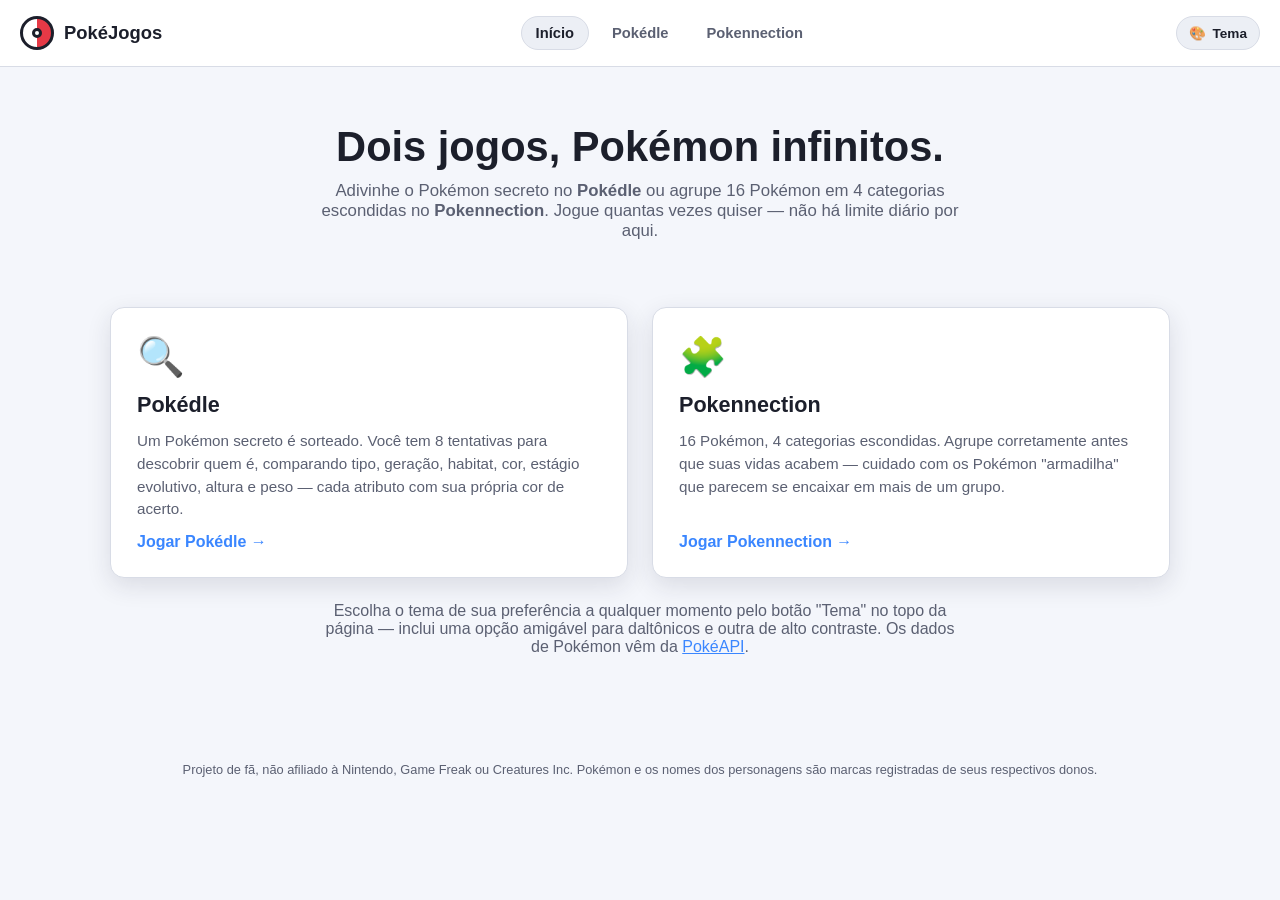
==== index.html @ a133e8c8 "First Version" ====
<!DOCTYPE html>
<html lang="pt-BR">
<head>
<meta charset="UTF-8" />
<meta name="viewport" content="width=device-width, initial-scale=1.0" />
<title>PokéJogos — Pokédle &amp; Pokennection</title>
<meta name="description" content="Dois jogos de adivinhação e agrupamento com Pokémon, sem limite diário de partidas." />
<link rel="icon" href="data:image/svg+xml,<svg xmlns=%22http://www.w3.org/2000/svg%22 viewBox=%220 0 100 100%22><circle cx=%2250%22 cy=%2250%22 r=%2245%22 fill=%22%23e63946%22 stroke=%22%23222%22 stroke-width=%228%22/><path d=%22M5 50H95%22 stroke=%22%23222%22 stroke-width=%228%22/><circle cx=%2250%22 cy=%2250%22 r=%2216%22 fill=%22white%22 stroke=%22%23222%22 stroke-width=%228%22/></svg>" />
<script>
  // Aplica o tema salvo (ou a preferência do sistema) ANTES da página
  // pintar, para não piscar tema errado por uma fração de segundo.
  // theme.js (carregado a seguir) refaz essa mesma escolha com calma e
  // monta o botão de troca de tema — este bloco aqui é só o "atalho".
  (function () {
    try {
      var t = localStorage.getItem("pokegames.theme");
      if (!t && window.matchMedia && matchMedia("(prefers-color-scheme: dark)").matches) t = "dark";
      document.documentElement.setAttribute("data-theme", t || "light");
    } catch (e) { /* ignore */ }
  })();
</script>
<link rel="stylesheet" href="themes.css" />
<link rel="stylesheet" href="styles.css" />
<script src="theme.js" defer></script>
</head>
<body>

<header class="site-header">
  <a class="brand" href="index.html">
    <span class="brand-badge" aria-hidden="true"></span>
    PokéJogos
  </a>
  <nav class="nav-links" aria-label="Navegação principal">
    <a href="index.html" class="active">Início</a>
    <a href="pokedle.html">Pokédle</a>
    <a href="pokennection.html">Pokennection</a>
  </nav>
  <div class="header-actions" id="header-actions"></div>
</header>

<main class="container">
  <section class="hero">
    <h1>Dois jogos, Pokémon infinitos.</h1>
    <p>
      Adivinhe o Pokémon secreto no <strong>Pokédle</strong> ou agrupe 16 Pokémon
      em 4 categorias escondidas no <strong>Pokennection</strong>. Jogue quantas
      vezes quiser — não há limite diário por aqui.
    </p>
  </section>

  <section class="game-grid" aria-label="Escolha um jogo">
    <a class="game-card" href="pokedle.html">
      <span class="emoji" aria-hidden="true">🔍</span>
      <h2>Pokédle</h2>
      <p>
        Um Pokémon secreto é sorteado. Você tem 8 tentativas para descobrir
        quem é, comparando tipo, geração, habitat, cor, estágio evolutivo,
        altura e peso — cada atributo com sua própria cor de acerto.
      </p>
      <span class="cta">Jogar Pokédle →</span>
    </a>

    <a class="game-card" href="pokennection.html">
      <span class="emoji" aria-hidden="true">🧩</span>
      <h2>Pokennection</h2>
      <p>
        16 Pokémon, 4 categorias escondidas. Agrupe corretamente antes que
        suas vidas acabem — cuidado com os Pokémon "armadilha" que parecem
        se encaixar em mais de um grupo.
      </p>
      <span class="cta">Jogar Pokennection →</span>
    </a>
  </section>

  <section class="mt-24" style="max-width:640px;margin-left:auto;margin-right:auto;text-align:center;">
    <p class="text-muted">
      Escolha o tema de sua preferência a qualquer momento pelo botão "Tema"
      no topo da página — inclui uma opção amigável para daltônicos e outra
      de alto contraste. Os dados de Pokémon vêm da
      <a href="https://pokeapi.co" target="_blank" rel="noopener">PokéAPI</a>.
    </p>
  </section>
</main>

<footer class="site-footer">
  Projeto de fã, não afiliado à Nintendo, Game Freak ou Creatures Inc. Pokémon
  e os nomes dos personagens são marcas registradas de seus respectivos donos.
</footer>

<script>
  // theme.js foi carregado com "defer", então só termina de rodar depois
  // que o documento é totalmente interpretado — por isso esperamos
  // DOMContentLoaded antes de usar PokeTheme aqui.
  document.addEventListener("DOMContentLoaded", function () {
    PokeTheme.buildSwitcher(document.getElementById("header-actions"));
  });
</script>
</body>
</html>
---- themes.css ----
/* ==========================================================================
   TEMAS
   Cada tema define o mesmo conjunto de variáveis CSS. Trocar de tema é só
   trocar o atributo data-theme na tag <html> — ver theme.js.
   ========================================================================== */

:root,
[data-theme="light"] {
  --bg: #f4f6fb;
  --bg-elevated: #ffffff;
  --bg-inset: #eceff5;
  --text: #1c1f2b;
  --text-muted: #5b6072;
  --border: #d8dce6;
  --accent: #e63946;
  --accent-contrast: #ffffff;
  --accent-2: #3a86ff;

  --color-correct: #2fa84f;
  --color-correct-bg: #d9f2e1;
  --color-close: #d99a1f;
  --color-close-bg: #fbeecb;
  --color-wrong: #d64550;
  --color-wrong-bg: #f9dbdd;
  --color-neutral: #9aa1b1;
  --color-neutral-bg: #e7e9f0;

  --shadow: 0 8px 24px rgba(30, 34, 54, 0.12);
  --radius: 14px;

  --group-1-bg: #f6e6a1; --group-1-text: #6b5900;
  --group-2-bg: #a8dab5; --group-2-text: #1c5c2e;
  --group-3-bg: #a9c9f5; --group-3-text: #1c3f7a;
  --group-4-bg: #d5b3e8; --group-4-text: #5a2578;
}

[data-theme="dark"] {
  --bg: #12131c;
  --bg-elevated: #1c1e2b;
  --bg-inset: #23263a;
  --text: #eef0f8;
  --text-muted: #a3a8bd;
  --border: #34374d;
  --accent: #ff6b7a;
  --accent-contrast: #12131c;
  --accent-2: #6fa8ff;

  --color-correct: #4cd07d;
  --color-correct-bg: #163526;
  --color-close: #f0b93b;
  --color-close-bg: #3a2f13;
  --color-wrong: #ff6b73;
  --color-wrong-bg: #3a1c20;
  --color-neutral: #6d7288;
  --color-neutral-bg: #22243354;

  --shadow: 0 8px 28px rgba(0, 0, 0, 0.45);
  --radius: 14px;

  --group-1-bg: #4a3f0f; --group-1-text: #f6e6a1;
  --group-2-bg: #16401f; --group-2-text: #a8dab5;
  --group-3-bg: #1a3357; --group-3-text: #a9c9f5;
  --group-4-bg: #3c2050; --group-4-text: #d5b3e8;
}

/* Tema amigável para daltônicos: evita depender só de vermelho/verde,
   usa azul/laranja/cinza com bastante contraste. Os componentes de
   feedback (ver styles.css) também somam ícones, não só cor. */
[data-theme="colorblind"] {
  --bg: #f7f7f5;
  --bg-elevated: #ffffff;
  --bg-inset: #ececea;
  --text: #1a1a1a;
  --text-muted: #55575c;
  --border: #d6d6d2;
  --accent: #005fa3;
  --accent-contrast: #ffffff;
  --accent-2: #e08300;

  --color-correct: #0072b2;
  --color-correct-bg: #d6ebf7;
  --color-close: #e69f00;
  --color-close-bg: #fbeacc;
  --color-wrong: #6b6b6b;
  --color-wrong-bg: #e4e4e2;
  --color-neutral: #9a9a94;
  --color-neutral-bg: #eaeae6;

  --shadow: 0 8px 24px rgba(20, 20, 20, 0.14);
  --radius: 14px;

  --group-1-bg: #cfe8ff; --group-1-text: #003a5c;
  --group-2-bg: #ffe0b3; --group-2-text: #7a3d00;
  --group-3-bg: #d9d9d9; --group-3-text: #1a1a1a;
  --group-4-bg: #ffd0e0; --group-4-text: #6b1030;
}

/* Alto contraste escuro, útil em telas pequenas / sol forte */
[data-theme="high-contrast"] {
  --bg: #000000;
  --bg-elevated: #0d0d0d;
  --bg-inset: #1a1a1a;
  --text: #ffffff;
  --text-muted: #cfcfcf;
  --border: #4d4d4d;
  --accent: #ffd400;
  --accent-contrast: #000000;
  --accent-2: #00e5ff;

  --color-correct: #00e676;
  --color-correct-bg: #003318;
  --color-close: #ffd400;
  --color-close-bg: #3a3000;
  --color-wrong: #ff5252;
  --color-wrong-bg: #350808;
  --color-neutral: #8a8a8a;
  --color-neutral-bg: #1f1f1f;

  --shadow: 0 0 0 2px #4d4d4d;
  --radius: 10px;

  --group-1-bg: #3a3300; --group-1-text: #ffd400;
  --group-2-bg: #003318; --group-2-text: #00e676;
  --group-3-bg: #002733; --group-3-text: #00e5ff;
  --group-4-bg: #2a002e; --group-4-text: #ff8cf0;
}
---- styles.css ----
/* ==========================================================================
   BASE / LAYOUT / COMPONENTES COMPARTILHADOS
   Usado por index.html, pokedle.html e pokennection.html.
   As variáveis de cor vêm de themes.css.
   ========================================================================== */

* , *::before, *::after { box-sizing: border-box; }

html { color-scheme: light dark; }

body {
  margin: 0;
  font-family: "Segoe UI", Roboto, Helvetica, Arial, sans-serif;
  background: var(--bg);
  color: var(--text);
  min-height: 100vh;
  transition: background-color .25s ease, color .25s ease;
}

img { max-width: 100%; display: block; }

a { color: var(--accent-2); }

button {
  font-family: inherit;
  cursor: pointer;
}

button:focus-visible,
input:focus-visible,
[tabindex]:focus-visible {
  outline: 3px solid var(--accent-2);
  outline-offset: 2px;
}

.container {
  max-width: 1100px;
  margin: 0 auto;
  padding: 0 20px 60px;
}

/* ---------- Header / navegação ---------- */

.site-header {
  display: flex;
  align-items: center;
  justify-content: space-between;
  gap: 16px;
  padding: 16px 20px;
  background: var(--bg-elevated);
  border-bottom: 1px solid var(--border);
  position: sticky;
  top: 0;
  z-index: 40;
}

.brand {
  display: flex;
  align-items: center;
  gap: 10px;
  font-weight: 800;
  font-size: 1.15rem;
  text-decoration: none;
  color: var(--text);
}

.brand-badge {
  width: 34px;
  height: 34px;
  border-radius: 50%;
  background: conic-gradient(var(--accent) 0 50%, var(--bg-elevated) 50% 100%);
  border: 3px solid var(--text);
  position: relative;
}
.brand-badge::after {
  content: "";
  position: absolute;
  inset: 0;
  margin: auto;
  width: 10px;
  height: 10px;
  border-radius: 50%;
  background: var(--bg-elevated);
  border: 3px solid var(--text);
}

.nav-links {
  display: flex;
  gap: 8px;
  flex-wrap: wrap;
}

.nav-links a {
  text-decoration: none;
  color: var(--text-muted);
  padding: 8px 14px;
  border-radius: 999px;
  font-weight: 600;
  font-size: .92rem;
  border: 1px solid transparent;
}

.nav-links a.active,
.nav-links a:hover {
  color: var(--text);
  background: var(--bg-inset);
  border-color: var(--border);
}

.header-actions { display: flex; align-items: center; gap: 10px; }

/* ---------- Seletor de tema ---------- */

.theme-switcher { position: relative; }

.theme-switcher summary {
  list-style: none;
  display: flex;
  align-items: center;
  gap: 6px;
  padding: 8px 12px;
  border-radius: 999px;
  border: 1px solid var(--border);
  background: var(--bg-inset);
  font-size: .85rem;
  font-weight: 600;
  color: var(--text);
}
.theme-switcher summary::-webkit-details-marker { display: none; }

.theme-menu {
  position: absolute;
  right: 0;
  top: calc(100% + 8px);
  background: var(--bg-elevated);
  border: 1px solid var(--border);
  border-radius: 12px;
  box-shadow: var(--shadow);
  padding: 6px;
  display: flex;
  flex-direction: column;
  min-width: 220px;
}

.theme-menu button {
  display: flex;
  align-items: center;
  gap: 10px;
  background: none;
  border: none;
  text-align: left;
  padding: 9px 10px;
  border-radius: 8px;
  color: var(--text);
  font-size: .88rem;
}
.theme-menu button:hover { background: var(--bg-inset); }
.theme-menu button[aria-pressed="true"] { font-weight: 700; color: var(--accent-2); }
.theme-swatch {
  width: 16px; height: 16px; border-radius: 50%;
  border: 1px solid var(--border);
  flex-shrink: 0;
}

/* ---------- Hero / hub ---------- */

.hero {
  text-align: center;
  padding: 56px 20px 30px;
}
.hero h1 { font-size: clamp(1.8rem, 4vw, 2.6rem); margin: 0 0 10px; }
.hero p { color: var(--text-muted); max-width: 640px; margin: 0 auto; font-size: 1.05rem; }

.game-grid {
  display: grid;
  grid-template-columns: repeat(auto-fit, minmax(280px, 1fr));
  gap: 24px;
  margin-top: 36px;
}

.game-card {
  background: var(--bg-elevated);
  border: 1px solid var(--border);
  border-radius: var(--radius);
  padding: 26px;
  box-shadow: var(--shadow);
  display: flex;
  flex-direction: column;
  gap: 12px;
  text-decoration: none;
  color: var(--text);
  transition: transform .15s ease;
}
.game-card:hover { transform: translateY(-4px); }
.game-card .emoji { font-size: 2.4rem; }
.game-card h2 { margin: 0; font-size: 1.35rem; }
.game-card p { margin: 0; color: var(--text-muted); font-size: .95rem; line-height: 1.5; }
.game-card .cta {
  margin-top: auto;
  font-weight: 700;
  color: var(--accent-2);
}

/* ---------- Botões ---------- */

.btn {
  display: inline-flex;
  align-items: center;
  justify-content: center;
  gap: 8px;
  padding: 11px 20px;
  border-radius: 10px;
  border: 1px solid transparent;
  font-weight: 700;
  font-size: .95rem;
  background: var(--accent);
  color: var(--accent-contrast);
  transition: filter .12s ease, transform .08s ease;
}
.btn:hover { filter: brightness(1.08); }
.btn:active { transform: scale(.97); }
.btn:disabled { opacity: .5; cursor: not-allowed; }

.btn.secondary {
  background: var(--bg-inset);
  color: var(--text);
  border-color: var(--border);
}

.btn.ghost {
  background: transparent;
  color: var(--text);
  border-color: var(--border);
}

.btn.block { width: 100%; }

/* ---------- Seleção de dificuldade ---------- */

.difficulty-grid {
  display: grid;
  grid-template-columns: repeat(auto-fit, minmax(220px, 1fr));
  gap: 16px;
  margin: 24px 0;
}

.difficulty-card {
  background: var(--bg-elevated);
  border: 2px solid var(--border);
  border-radius: var(--radius);
  padding: 18px;
  text-align: left;
  color: var(--text);
  display: flex;
  flex-direction: column;
  gap: 8px;
}
.difficulty-card:hover { border-color: var(--accent-2); }
.difficulty-card.selected { border-color: var(--accent); box-shadow: var(--shadow); }
.difficulty-card h3 { margin: 0; font-size: 1.05rem; display: flex; align-items: center; gap: 8px; }
.difficulty-card p { margin: 0; font-size: .85rem; color: var(--text-muted); }
.diff-dot { width: 10px; height: 10px; border-radius: 50%; }
.diff-easy .diff-dot { background: #2fa84f; }
.diff-normal .diff-dot { background: #3a86ff; }
.diff-hard .diff-dot { background: #d99a1f; }
.diff-hardcore .diff-dot { background: #d64550; }

/* ---------- Cartão de jogo ---------- */

.game-panel {
  background: var(--bg-elevated);
  border: 1px solid var(--border);
  border-radius: var(--radius);
  padding: 24px;
  box-shadow: var(--shadow);
}

.game-topbar {
  display: flex;
  flex-wrap: wrap;
  align-items: center;
  justify-content: space-between;
  gap: 12px;
  margin-bottom: 18px;
}

.pill {
  background: var(--bg-inset);
  border: 1px solid var(--border);
  border-radius: 999px;
  padding: 6px 14px;
  font-size: .82rem;
  font-weight: 700;
  color: var(--text-muted);
}

.loading-state {
  display: flex;
  flex-direction: column;
  align-items: center;
  gap: 14px;
  padding: 60px 20px;
  color: var(--text-muted);
}

.spinner {
  width: 42px; height: 42px;
  border-radius: 50%;
  border: 4px solid var(--border);
  border-top-color: var(--accent);
  animation: spin 0.8s linear infinite;
}
@keyframes spin { to { transform: rotate(360deg); } }

/* ---------- Pokédle: busca ---------- */

.guess-form { position: relative; display: flex; gap: 10px; margin-bottom: 18px; }
.guess-input-wrap { position: relative; flex: 1; }

.guess-input {
  width: 100%;
  padding: 12px 14px;
  border-radius: 10px;
  border: 1px solid var(--border);
  background: var(--bg-inset);
  color: var(--text);
  font-size: 1rem;
}

.autocomplete {
  position: absolute;
  top: calc(100% + 6px);
  left: 0; right: 0;
  background: var(--bg-elevated);
  border: 1px solid var(--border);
  border-radius: 10px;
  box-shadow: var(--shadow);
  max-height: 280px;
  overflow-y: auto;
  z-index: 30;
}
.autocomplete button {
  width: 100%;
  display: flex;
  align-items: center;
  gap: 10px;
  background: none;
  border: none;
  padding: 8px 12px;
  text-align: left;
  color: var(--text);
  font-size: .92rem;
}
.autocomplete button:hover,
.autocomplete button.highlighted { background: var(--bg-inset); }
.autocomplete img { width: 32px; height: 32px; object-fit: contain; }

/* ---------- Pokédle: grade de tentativas ---------- */

.attempts-table {
  display: flex;
  flex-direction: column;
  gap: 8px;
}

.attempt-row {
  display: grid;
  grid-template-columns: 64px repeat(var(--cols, 7), 1fr);
  gap: 6px;
  align-items: stretch;
}

.attempt-row .thumb {
  background: var(--bg-inset);
  border-radius: 8px;
  display: flex;
  align-items: center;
  justify-content: center;
  padding: 4px;
}
.attempt-row .thumb img { width: 100%; height: 100%; object-fit: contain; }

.cell {
  border-radius: 8px;
  padding: 8px 6px;
  font-size: .78rem;
  font-weight: 700;
  text-align: center;
  display: flex;
  flex-direction: column;
  align-items: center;
  justify-content: center;
  gap: 2px;
  min-height: 58px;
  color: #14171f;
  animation: flip-in .35s ease both;
}
.cell .cell-label { font-size: .62rem; font-weight: 600; text-transform: uppercase; opacity: .7; }
.cell .cell-arrow { font-size: .9rem; }

.cell.correct { background: var(--color-correct-bg); color: var(--color-correct); }
.cell.close   { background: var(--color-close-bg); color: var(--color-close); }
.cell.wrong   { background: var(--color-wrong-bg); color: var(--color-wrong); }
.cell.neutral { background: var(--color-neutral-bg); color: var(--color-neutral); }

@keyframes flip-in {
  from { transform: rotateX(90deg); opacity: 0; }
  to   { transform: rotateX(0deg); opacity: 1; }
}

.attempts-header {
  display: grid;
  grid-template-columns: 64px repeat(var(--cols, 7), 1fr);
  gap: 6px;
  margin-bottom: 4px;
}
.attempts-header span {
  font-size: .68rem;
  text-transform: uppercase;
  letter-spacing: .03em;
  color: var(--text-muted);
  text-align: center;
  font-weight: 700;
}

.attempts-remaining {
  display: flex;
  gap: 4px;
  align-items: center;
}
.attempts-remaining .dot {
  width: 12px; height: 12px; border-radius: 50%;
  background: var(--color-neutral);
}
.attempts-remaining .dot.used { background: var(--color-wrong); }

/* ---------- Modal genérico ---------- */

.modal-backdrop {
  position: fixed;
  inset: 0;
  background: rgba(10, 10, 16, .55);
  display: flex;
  align-items: center;
  justify-content: center;
  padding: 20px;
  z-index: 100;
}

.modal {
  background: var(--bg-elevated);
  border-radius: var(--radius);
  border: 1px solid var(--border);
  box-shadow: var(--shadow);
  max-width: 640px;
  width: 100%;
  max-height: 85vh;
  overflow-y: auto;
  padding: 26px;
}

.modal-header {
  display: flex;
  align-items: flex-start;
  justify-content: space-between;
  gap: 10px;
  margin-bottom: 14px;
}
.modal-header h2 { margin: 0; }
.modal-close {
  background: var(--bg-inset);
  border: 1px solid var(--border);
  border-radius: 8px;
  width: 34px; height: 34px;
  font-size: 1.1rem;
  color: var(--text);
}

/* Grade visual de pokémon (lista da dificuldade) */
.pokemon-grid {
  display: grid;
  grid-template-columns: repeat(auto-fill, minmax(96px, 1fr));
  gap: 10px;
}
.pokemon-grid button {
  background: var(--bg-inset);
  border: 1px solid var(--border);
  border-radius: 10px;
  padding: 8px;
  display: flex;
  flex-direction: column;
  align-items: center;
  gap: 4px;
  color: var(--text);
  font-size: .74rem;
  text-transform: capitalize;
}
.pokemon-grid button:hover { border-color: var(--accent-2); }
.pokemon-grid button.guessed { opacity: .4; }
.pokemon-grid img { width: 56px; height: 56px; object-fit: contain; }

/* ---------- Fim de jogo ---------- */

.end-screen { text-align: center; }
.end-screen .result-emoji { font-size: 3rem; }
.end-screen h2 { margin: 6px 0; }
.end-screen .secret-reveal {
  display: flex;
  align-items: center;
  gap: 14px;
  justify-content: center;
  background: var(--bg-inset);
  border-radius: 12px;
  padding: 14px;
  margin: 16px 0;
}
.end-screen .secret-reveal img { width: 76px; height: 76px; }
.end-screen .actions { display: flex; gap: 10px; justify-content: center; flex-wrap: wrap; margin-top: 10px; }

/* ---------- Toasts ---------- */

.toast-region {
  position: fixed;
  bottom: 18px;
  left: 50%;
  transform: translateX(-50%);
  display: flex;
  flex-direction: column;
  gap: 8px;
  z-index: 200;
  width: min(92vw, 420px);
}
.toast {
  background: var(--bg-elevated);
  border: 1px solid var(--border);
  border-left: 5px solid var(--accent-2);
  border-radius: 10px;
  padding: 12px 14px;
  box-shadow: var(--shadow);
  font-size: .88rem;
  animation: toast-in .25s ease both;
}
.toast.success { border-left-color: var(--color-correct); }
.toast.error { border-left-color: var(--color-wrong); }
@keyframes toast-in {
  from { opacity: 0; transform: translateY(10px); }
  to { opacity: 1; transform: translateY(0); }
}

/* ==========================================================================
   POKENNECTION
   ========================================================================== */

.lives-row { display: flex; gap: 6px; align-items: center; }
.heart { font-size: 1.15rem; filter: grayscale(0); }
.heart.lost { filter: grayscale(1); opacity: .35; }

.solved-groups { display: flex; flex-direction: column; gap: 8px; margin-bottom: 14px; }
.solved-group {
  border-radius: 10px;
  padding: 12px 14px;
  display: flex;
  flex-direction: column;
  gap: 4px;
  animation: flip-in .4s ease both;
}
.solved-group .group-title { font-weight: 800; font-size: .82rem; text-transform: uppercase; letter-spacing: .02em; }
.solved-group .group-members { font-size: .85rem; opacity: .9; text-transform: capitalize; }

.connection-grid {
  display: grid;
  grid-template-columns: repeat(4, 1fr);
  gap: 10px;
}
@media (max-width: 640px) {
  .connection-grid { grid-template-columns: repeat(2, 1fr); }
}

.conn-tile {
  aspect-ratio: 1 / 1;
  background: var(--bg-inset);
  border: 2px solid var(--border);
  border-radius: 12px;
  display: flex;
  flex-direction: column;
  align-items: center;
  justify-content: center;
  gap: 4px;
  padding: 6px;
  color: var(--text);
  font-size: .72rem;
  text-transform: capitalize;
  transition: transform .1s ease, border-color .15s ease;
}
.conn-tile img { width: 56%; height: auto; object-fit: contain; }
.conn-tile:hover:not(:disabled) { border-color: var(--accent-2); }
.conn-tile.selected { border-color: var(--accent); background: var(--bg-elevated); transform: translateY(-2px); }
.conn-tile.solved { pointer-events: none; }
.conn-tile.shake { animation: shake .4s ease; }

@keyframes shake {
  10%, 90% { transform: translateX(-2px); }
  20%, 80% { transform: translateX(4px); }
  30%, 50%, 70% { transform: translateX(-8px); }
  40%, 60% { transform: translateX(8px); }
}

.conn-actions {
  display: flex;
  justify-content: center;
  gap: 10px;
  margin-top: 18px;
}

/* ---------- utilitários ---------- */
.center { text-align: center; }
.mt-16 { margin-top: 16px; }
.mt-24 { margin-top: 24px; }
.text-muted { color: var(--text-muted); }
.visually-hidden {
  position: absolute; width: 1px; height: 1px;
  overflow: hidden; clip: rect(0 0 0 0); white-space: nowrap;
}

footer.site-footer {
  text-align: center;
  padding: 30px 20px;
  color: var(--text-muted);
  font-size: .8rem;
}

@media (max-width: 720px) {
  .attempt-row, .attempts-header { grid-template-columns: 48px repeat(var(--cols, 7), 1fr); }
  .cell { font-size: .66rem; min-height: 50px; padding: 6px 3px; }
  .cell .cell-label { display: none; }
}
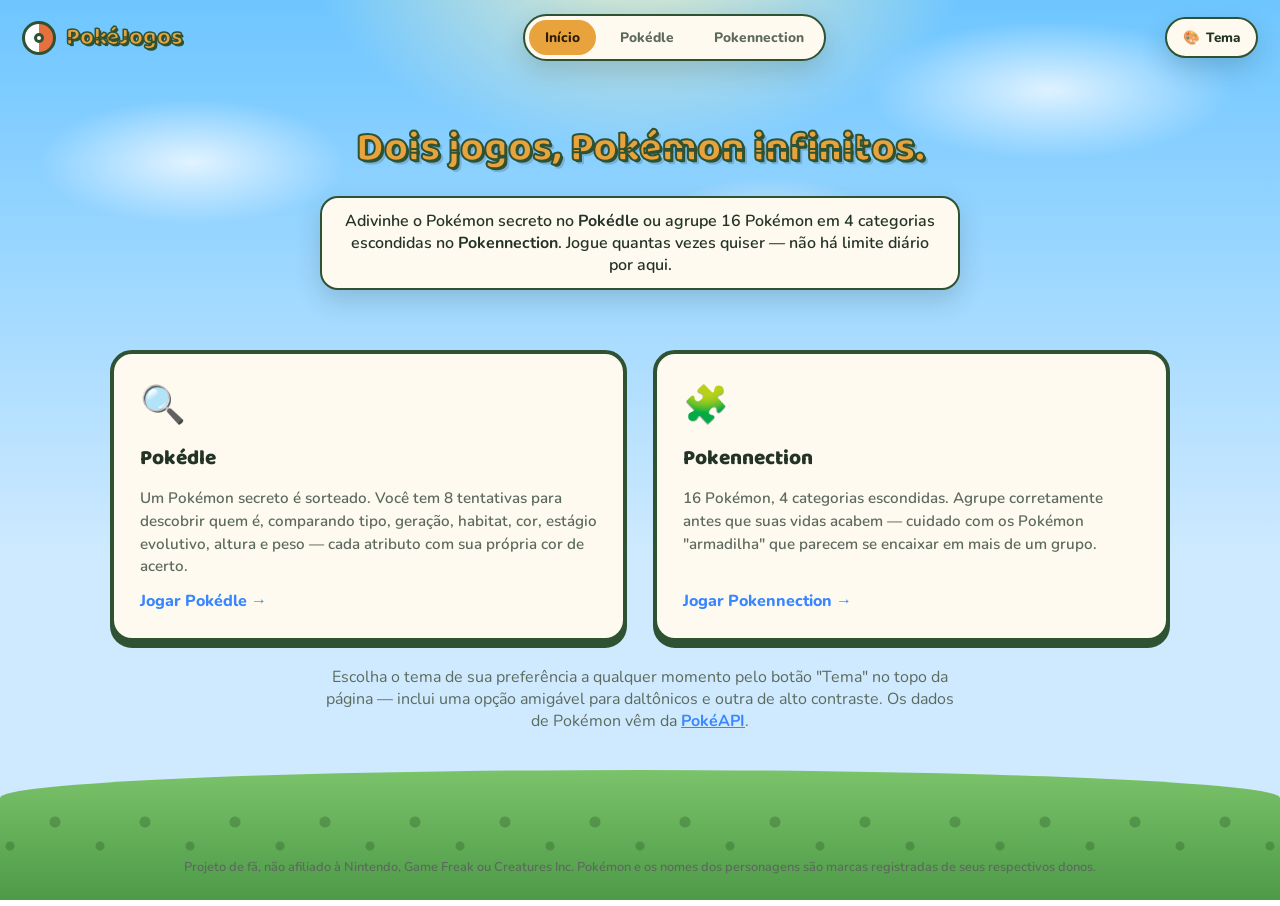
==== commit 4dd9f799: "Versão atualizada - Alteração do estilo" ====
--- a/index.html
+++ b/index.html
@@ -19,8 +19,18 @@
     } catch (e) { /* ignore */ }
   })();
 </script>
-<link rel="stylesheet" href="themes.css" />
-<link rel="stylesheet" href="styles.css" />
+<link rel="preconnect" href="https://fonts.googleapis.com" />
+<link rel="preconnect" href="https://fonts.gstatic.com" crossorigin />
+<link rel="stylesheet" href="https://fonts.googleapis.com/css2?family=Baloo+2:wght@500;700;800&family=Nunito:wght@400;600;700;800&display=swap" />
+<!-- CSS-in-JS: theme-tokens.js define os temas como objetos JS; css-engine.js
+     lê o tema ativo e injeta o <style> na página (substitui themes.css e
+     styles.css). Carregados sem defer de propósito, para pintar a UI certa
+     já na primeira renderização, sem "flash" de tema errado. -->
+<script src="theme-tokens.js"></script>
+<script src="css-engine.js"></script>
+<script>
+  PokeStyles.setTheme(document.documentElement.getAttribute("data-theme") || "light");
+</script>
 <script src="theme.js" defer></script>
 </head>
 <body>
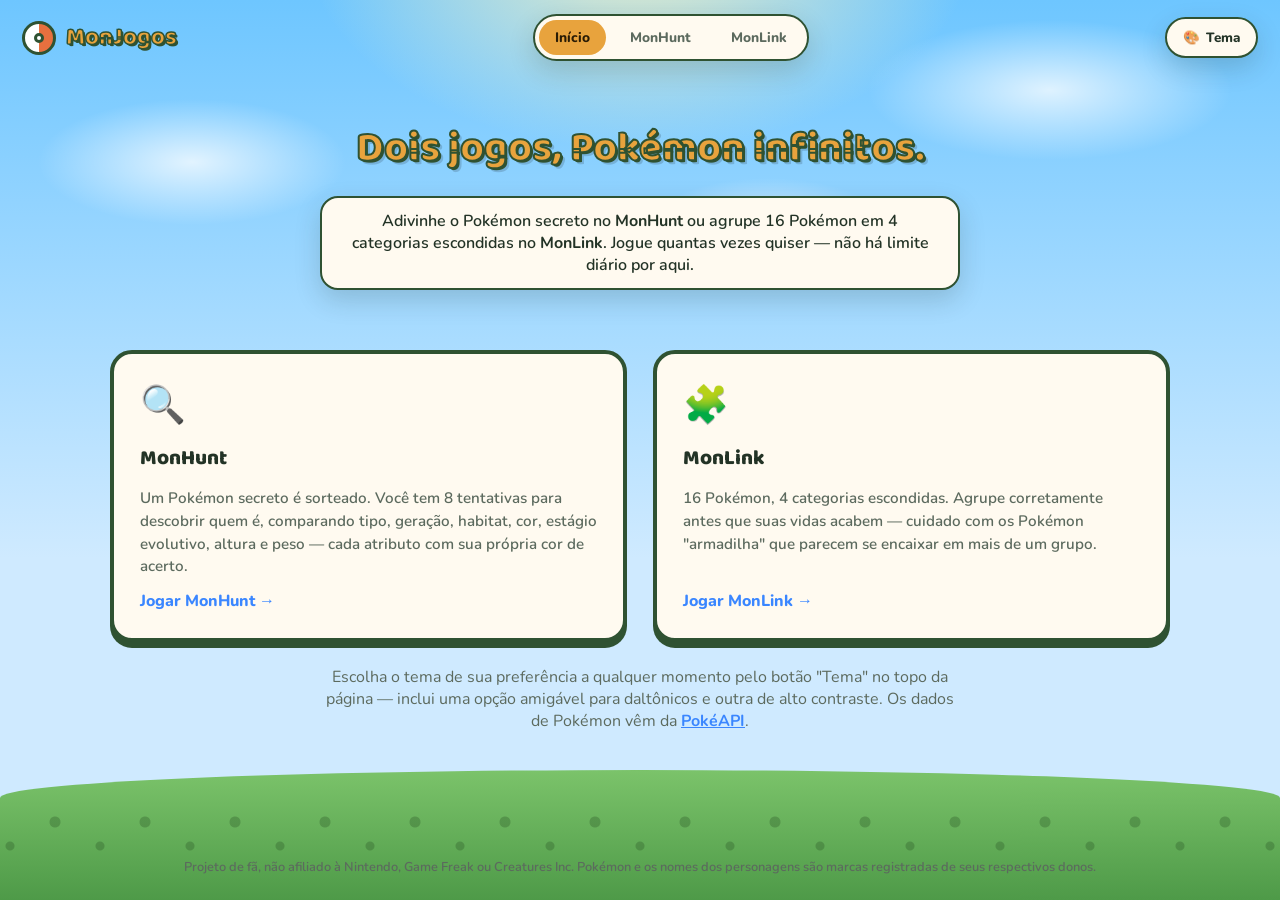
==== commit 260c5223: "Melhoria das Estilizações" ====
--- a/index.html
+++ b/index.html
@@ -3,7 +3,7 @@
 <head>
 <meta charset="UTF-8" />
 <meta name="viewport" content="width=device-width, initial-scale=1.0" />
-<title>PokéJogos — Pokédle &amp; Pokennection</title>
+<title>MonJogos — MonHunt &amp; MonLink</title>
 <meta name="description" content="Dois jogos de adivinhação e agrupamento com Pokémon, sem limite diário de partidas." />
 <link rel="icon" href="data:image/svg+xml,<svg xmlns=%22http://www.w3.org/2000/svg%22 viewBox=%220 0 100 100%22><circle cx=%2250%22 cy=%2250%22 r=%2245%22 fill=%22%23e63946%22 stroke=%22%23222%22 stroke-width=%228%22/><path d=%22M5 50H95%22 stroke=%22%23222%22 stroke-width=%228%22/><circle cx=%2250%22 cy=%2250%22 r=%2216%22 fill=%22white%22 stroke=%22%23222%22 stroke-width=%228%22/></svg>" />
 <script>
@@ -38,12 +38,12 @@
 <header class="site-header">
   <a class="brand" href="index.html">
     <span class="brand-badge" aria-hidden="true"></span>
-    PokéJogos
+    MonJogos
   </a>
   <nav class="nav-links" aria-label="Navegação principal">
     <a href="index.html" class="active">Início</a>
-    <a href="pokedle.html">Pokédle</a>
-    <a href="pokennection.html">Pokennection</a>
+    <a href="monhunt.html">MonHunt</a>
+    <a href="monlink.html">MonLink</a>
   </nav>
   <div class="header-actions" id="header-actions"></div>
 </header>
@@ -52,33 +52,33 @@
   <section class="hero">
     <h1>Dois jogos, Pokémon infinitos.</h1>
     <p>
-      Adivinhe o Pokémon secreto no <strong>Pokédle</strong> ou agrupe 16 Pokémon
-      em 4 categorias escondidas no <strong>Pokennection</strong>. Jogue quantas
+      Adivinhe o Pokémon secreto no <strong>MonHunt</strong> ou agrupe 16 Pokémon
+      em 4 categorias escondidas no <strong>MonLink</strong>. Jogue quantas
       vezes quiser — não há limite diário por aqui.
     </p>
   </section>
 
   <section class="game-grid" aria-label="Escolha um jogo">
-    <a class="game-card" href="pokedle.html">
+    <a class="game-card" href="monhunt.html">
       <span class="emoji" aria-hidden="true">🔍</span>
-      <h2>Pokédle</h2>
+      <h2>MonHunt</h2>
       <p>
         Um Pokémon secreto é sorteado. Você tem 8 tentativas para descobrir
         quem é, comparando tipo, geração, habitat, cor, estágio evolutivo,
         altura e peso — cada atributo com sua própria cor de acerto.
       </p>
-      <span class="cta">Jogar Pokédle →</span>
+      <span class="cta">Jogar MonHunt →</span>
     </a>
 
-    <a class="game-card" href="pokennection.html">
+    <a class="game-card" href="monlink.html">
       <span class="emoji" aria-hidden="true">🧩</span>
-      <h2>Pokennection</h2>
+      <h2>MonLink</h2>
       <p>
         16 Pokémon, 4 categorias escondidas. Agrupe corretamente antes que
         suas vidas acabem — cuidado com os Pokémon "armadilha" que parecem
         se encaixar em mais de um grupo.
       </p>
-      <span class="cta">Jogar Pokennection →</span>
+      <span class="cta">Jogar MonLink →</span>
     </a>
   </section>
 
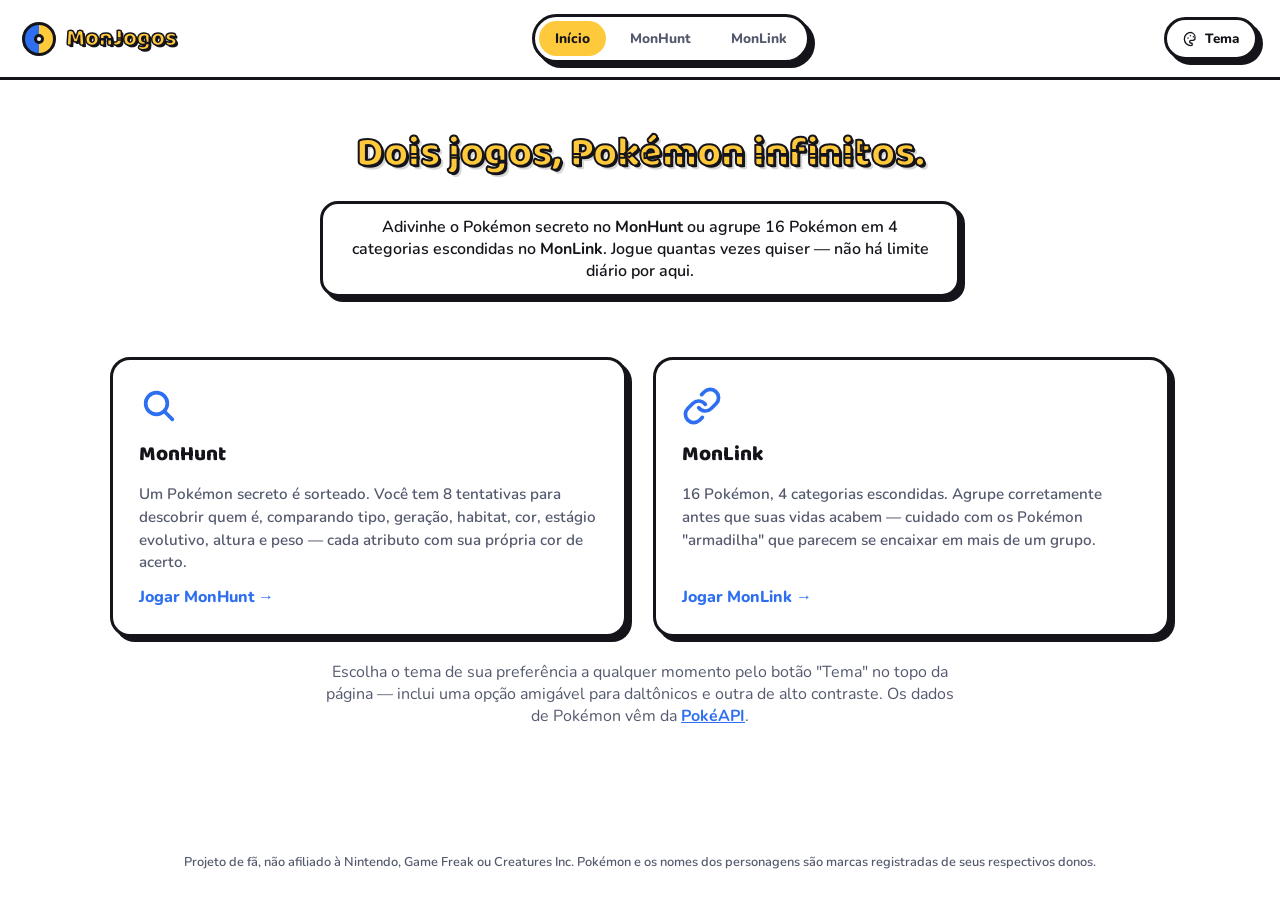
==== commit d6533bc4: "Estilização Melhorada" ====
--- a/index.html
+++ b/index.html
@@ -60,7 +60,7 @@
 
   <section class="game-grid" aria-label="Escolha um jogo">
     <a class="game-card" href="monhunt.html">
-      <span class="emoji" aria-hidden="true">🔍</span>
+      <span class="card-icon" aria-hidden="true"><svg viewBox="0 0 24 24" fill="none" stroke="currentColor" stroke-width="2.2" stroke-linecap="round" stroke-linejoin="round"><circle cx="10.5" cy="10.5" r="6.5"/><line x1="20" y1="20" x2="15.3" y2="15.3"/></svg></span>
       <h2>MonHunt</h2>
       <p>
         Um Pokémon secreto é sorteado. Você tem 8 tentativas para descobrir
@@ -71,7 +71,7 @@
     </a>
 
     <a class="game-card" href="monlink.html">
-      <span class="emoji" aria-hidden="true">🧩</span>
+      <span class="card-icon" aria-hidden="true"><svg viewBox="0 0 24 24" fill="none" stroke="currentColor" stroke-width="2.2" stroke-linecap="round" stroke-linejoin="round"><path d="M10 13a5 5 0 0 0 7.54.54l3-3a5 5 0 0 0-7.07-7.07l-1.72 1.71"/><path d="M14 11a5 5 0 0 0-7.54-.54l-3 3a5 5 0 0 0 7.07 7.07l1.71-1.71"/></svg></span>
       <h2>MonLink</h2>
       <p>
         16 Pokémon, 4 categorias escondidas. Agrupe corretamente antes que
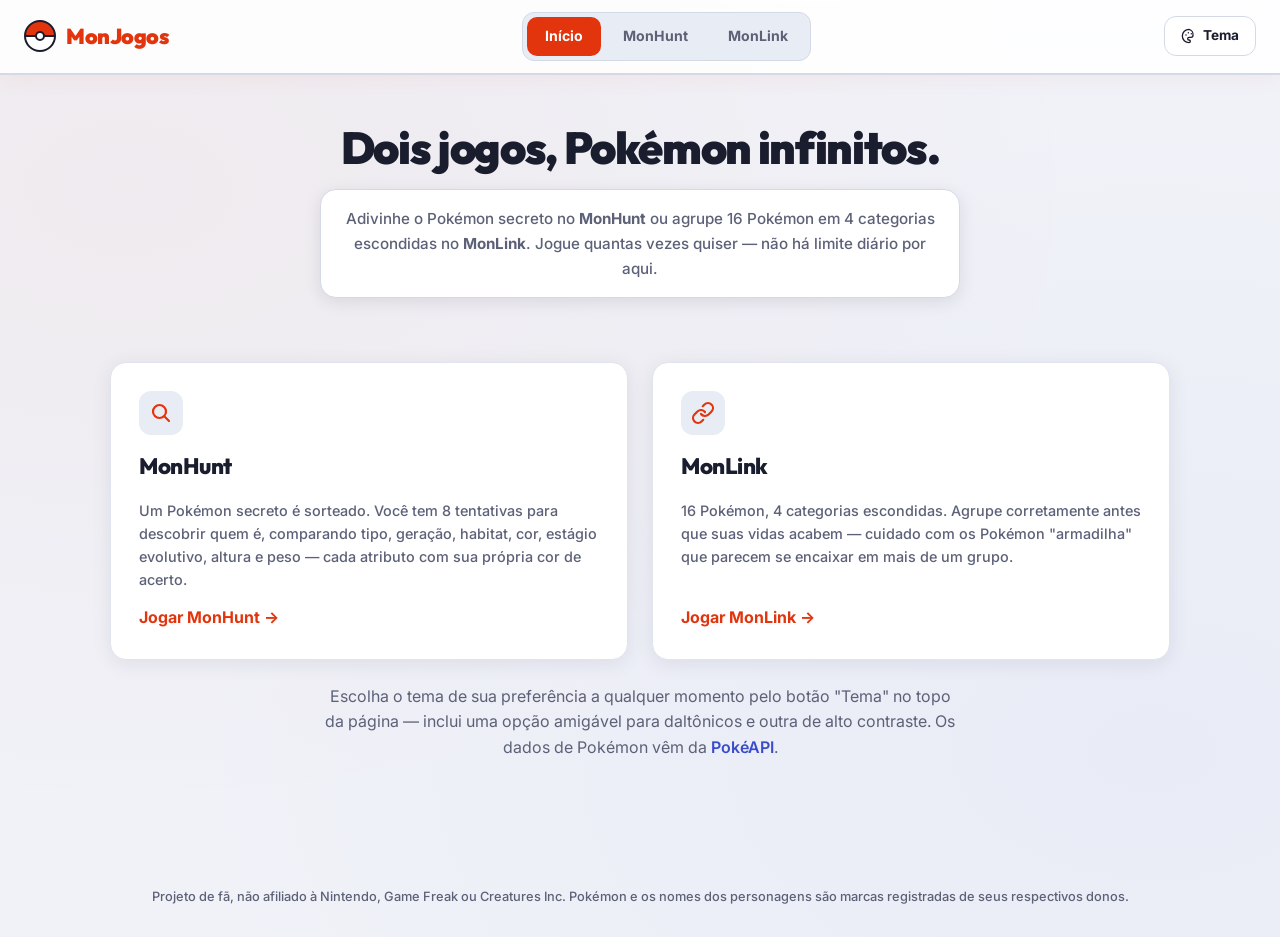
==== commit 58d7172a: "Melhoria no Visual e Remoção de Bugs" ====
--- a/index.html
+++ b/index.html
@@ -21,7 +21,7 @@
 </script>
 <link rel="preconnect" href="https://fonts.googleapis.com" />
 <link rel="preconnect" href="https://fonts.gstatic.com" crossorigin />
-<link rel="stylesheet" href="https://fonts.googleapis.com/css2?family=Baloo+2:wght@500;700;800&family=Nunito:wght@400;600;700;800&display=swap" />
+<link rel="stylesheet" href="https://fonts.googleapis.com/css2?family=Outfit:wght@400;600;700;800;900&family=Inter:wght@400;500;600;700;800&display=swap" />
 <!-- CSS-in-JS: theme-tokens.js define os temas como objetos JS; css-engine.js
      lê o tema ativo e injeta o <style> na página (substitui themes.css e
      styles.css). Carregados sem defer de propósito, para pintar a UI certa
